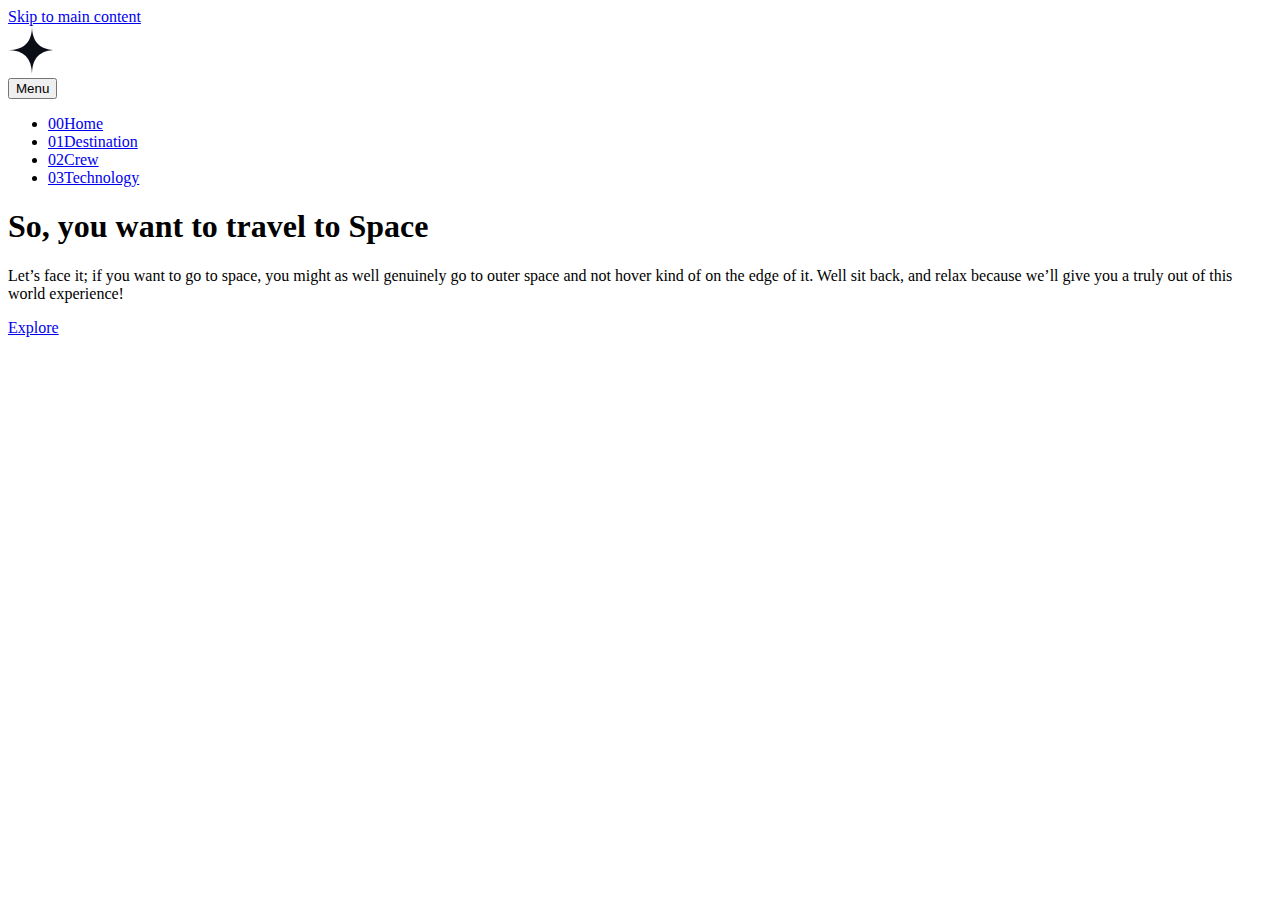
==== index.html @ b3d65c22 "updated file structure" ====
<!DOCTYPE html>
<html lang="en">
  <head>
    <meta charset="UTF-8" />
    <meta name="viewport" content="width=device-width, initial-scale=1.0" />

    <link
      rel="icon"
      type="image/png"
      sizes="32x32"
      href="./assets/favicon-32x32.png"
    />
    <!-- Google fonts -->
    <link rel="preconnect" href="https://fonts.googleapis.com" />
    <link rel="preconnect" href="https://fonts.gstatic.com" crossorigin />
    <link
      href="https://fonts.googleapis.com/css2?family=Barlow+Condensed:wght@400;700&family=Bellefair&family=Barlow:wght@400;700&display=swap"
      rel="stylesheet"
    />

    <!-- Our custom CSS -->
    <link rel="stylesheet" href="css/style.css" />
    <title>Frontend Mentor | Space tourism website</title>

    <script src="index.js" defer></script>
  </head>

  <body class="home">
    <a class="skip-to-content" href="#main">Skip to main content</a>
    <header class="primary-header flex">
      <div>
        <img
          src="./assets/shared/logo.svg"
          alt="space tourism logo"
          class="logo"
        />
      </div>
      <button
        class="mobile-nav-toggle"
        aria-controls="primary-navigation"
        aria-expanded="false"
      >
        <span class="sr-only">Menu</span>
      </button>
      <nav>
        <ul
          id="primary-navigation"
          data-visible="false"
          class="primary-navigation underline-indicators flex"
        >
          <li class="active">
            <a
              class="ff-sans-cond uppercase text-white letter-spacing-2"
              href="index.html"
              ><span aria-hidden="true">00</span>Home</a
            >
          </li>
          <li>
            <a
              class="ff-sans-cond uppercase text-white letter-spacing-2"
              href="destination.html"
              ><span aria-hidden="true">01</span>Destination</a
            >
          </li>
          <li>
            <a
              class="ff-sans-cond uppercase text-white letter-spacing-2"
              href="crew.html"
              ><span aria-hidden="true">02</span>Crew</a
            >
          </li>
          <li>
            <a
              class="ff-sans-cond uppercase text-white letter-spacing-2"
              href="technology.html"
              ><span aria-hidden="true">03</span>Technology</a
            >
          </li>
        </ul>
      </nav>
    </header>

    <main id="main" class="grid-container grid-container--home">
      <div>
        <h1 class="text-accent fs-500 ff-sans-cond uppercase letter-spacing-1">
          So, you want to travel to
          <span class="d-block fs-900 ff-serif text-white">Space</span>
        </h1>

        <p>
          Let’s face it; if you want to go to space, you might as well genuinely
          go to outer space and not hover kind of on the edge of it. Well sit
          back, and relax because we’ll give you a truly out of this world
          experience!
        </p>
      </div>
      <div>
        <a href="#" class="large-button uppercase ff-serif text-dark bg-white"
          >Explore</a
        >
      </div>
    </main>
  </body>
</html>
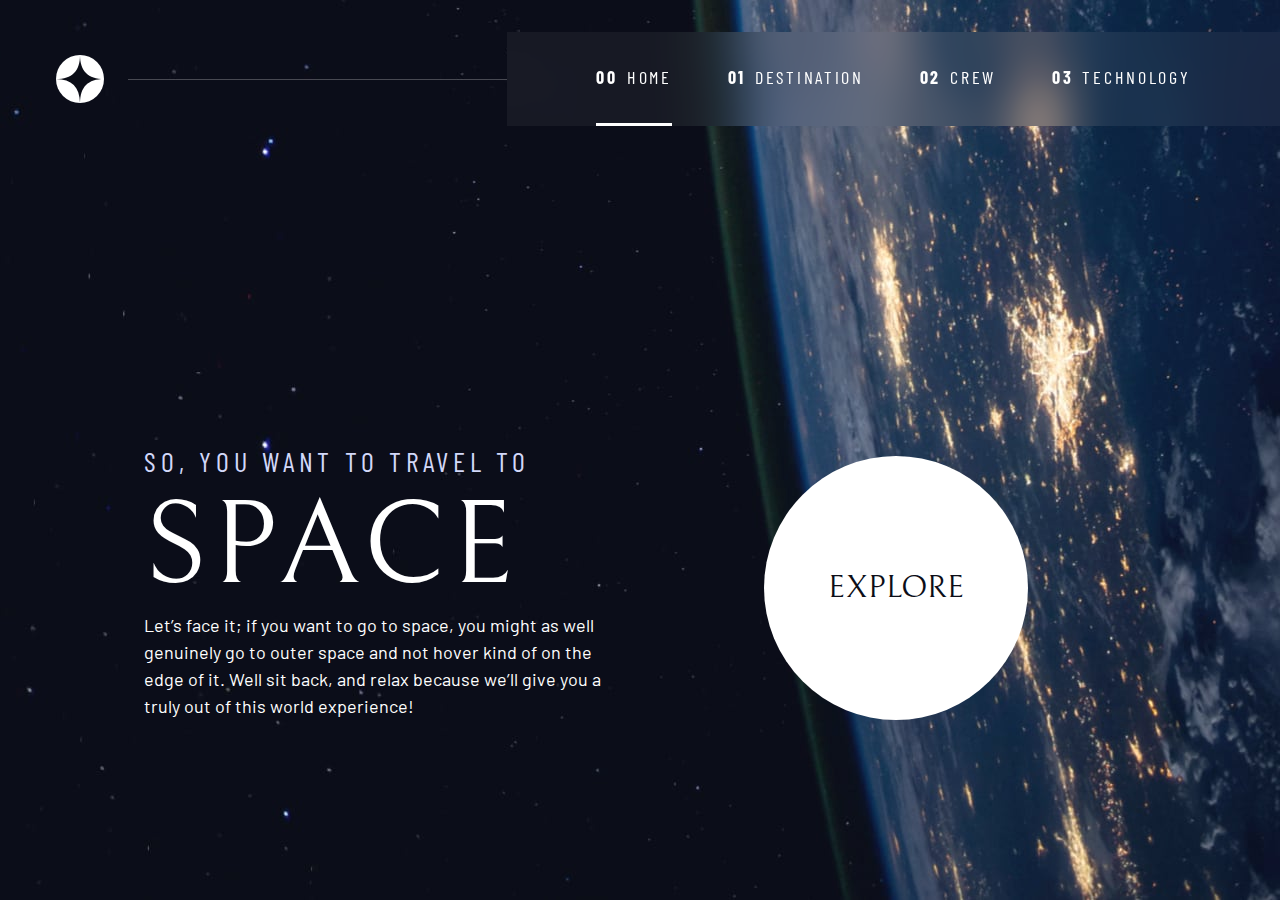
==== commit 39644f1a: "updated index.html" ====
--- a/index.html
+++ b/index.html
@@ -19,7 +19,7 @@
     />
 
     <!-- Our custom CSS -->
-    <link rel="stylesheet" href="css/style.css" />
+    <link rel="stylesheet" href="index.css" />
     <title>Frontend Mentor | Space tourism website</title>
 
     <script src="index.js" defer></script>
--- a/index.css
+++ b/index.css
@@ -0,0 +1,693 @@
+/* ------------------- */
+/* Custom properties   */
+/* ------------------- */
+
+:root {
+  /* colors */
+  --clr-dark: 230 35% 7%;
+  --clr-light: 231 77% 90%;
+  --clr-white: 0 0% 100%;
+
+  /* font-sizes */
+  --fs-900: clamp(5rem, 8vw + 1rem, 9.375rem);
+  --fs-800: 3.5rem;
+  --fs-700: 1.5rem;
+  --fs-600: 1rem;
+  --fs-500: 1rem;
+  --fs-400: 0.9375rem;
+  --fs-300: 1rem;
+  --fs-200: 0.875rem;
+
+  /* font-families */
+  --ff-serif: "Bellefair", serif;
+  --ff-sans-cond: "Barlow Condensed", sans-serif;
+  --ff-sans-normal: "Barlow", sans-serif;
+}
+
+@media (min-width: 35em) {
+  :root {
+    --fs-800: 5rem;
+    --fs-700: 2.5rem;
+    --fs-600: 1.5rem;
+    --fs-500: 1.25rem;
+    --fs-400: 1rem;
+  }
+}
+
+@media (min-width: 45em) {
+  :root {
+    /* font-sizes */
+    --fs-800: 6.25rem;
+    --fs-700: 3.5rem;
+    --fs-600: 2rem;
+    --fs-500: 1.75rem;
+    --fs-400: 1.125rem;
+  }
+}
+
+/* ------------------- */
+/* Reset               */
+/* ------------------- */
+
+/* https://piccalil.li/blog/a-modern-css-reset/ */
+
+/* Box sizing */
+*,
+*::before,
+*::after {
+  box-sizing: border-box;
+}
+
+/* Reset margins */
+body,
+h1,
+h2,
+h3,
+h4,
+h5,
+p,
+figure,
+picture {
+  margin: 0;
+}
+
+h1,
+h2,
+h3,
+h4,
+h5,
+h6,
+p {
+  font-weight: 400;
+}
+
+/* set up the body */
+body {
+  font-family: var(--ff-sans-normal);
+  font-size: var(--fs-400);
+  color: hsl(var(--clr-white));
+  background-color: hsl(var(--clr-dark));
+  line-height: 1.5;
+  min-height: 100vh;
+
+  display: grid;
+  grid-template-rows: min-content 1fr;
+
+  overflow-x: hidden;
+}
+
+/* make images easier to work with */
+img,
+picutre {
+  max-width: 100%;
+  display: block;
+}
+
+/* make form elements easier to work with */
+input,
+button,
+textarea,
+select {
+  font: inherit;
+}
+
+/* remove animations for people who've turned them off */
+@media (prefers-reduced-motion: reduce) {
+  *,
+  *::before,
+  *::after {
+    animation-duration: 0.01ms !important;
+    animation-iteration-count: 1 !important;
+    transition-duration: 0.01ms !important;
+    scroll-behavior: auto !important;
+  }
+}
+
+/* ------------------- */
+/* Utility classes     */
+/* ------------------- */
+
+/* general */
+
+.flex {
+  display: flex;
+  gap: var(--gap, 1rem);
+}
+
+.grid {
+  display: grid;
+  gap: var(--gap, 1rem);
+}
+
+.d-block {
+  display: block;
+}
+
+.flow > *:where(:not(:first-child)) {
+  margin-top: var(--flow-space, 1rem);
+}
+
+.flow--space-small {
+  --flow-space: 0.75rem;
+}
+
+.container {
+  padding-inline: 2em;
+  margin-inline: auto;
+  max-width: 80rem;
+}
+
+.sr-only {
+  position: absolute;
+  width: 1px;
+  height: 1px;
+  padding: 0;
+  margin: -1px;
+  overflow: hidden;
+  clip: rect(0, 0, 0, 0);
+  white-space: nowrap; /* added line */
+  border: 0;
+}
+
+.skip-to-content {
+  position: absolute;
+  z-index: 9999;
+  background: hsl(var(--clr-white));
+  color: hsl(var(--clr-dark));
+  padding: 0.5em 1em;
+  margin-inline: auto;
+  transform: translateY(-100%);
+  transition: transform 250ms ease-in;
+}
+
+.skip-to-content:focus {
+  transform: translateY(0);
+}
+
+/* colors */
+
+.bg-dark {
+  background-color: hsl(var(--clr-dark));
+}
+.bg-accent {
+  background-color: hsl(var(--clr-light));
+}
+.bg-white {
+  background-color: hsl(var(--clr-white));
+}
+
+.text-dark {
+  color: hsl(var(--clr-dark));
+}
+.text-accent {
+  color: hsl(var(--clr-light));
+}
+.text-white {
+  color: hsl(var(--clr-white));
+}
+
+/* typography */
+
+.ff-serif {
+  font-family: var(--ff-serif);
+}
+.ff-sans-cond {
+  font-family: var(--ff-sans-cond);
+}
+.ff-sans-normal {
+  font-family: var(--ff-sans-normal);
+}
+
+.letter-spacing-1 {
+  letter-spacing: 4.75px;
+}
+.letter-spacing-2 {
+  letter-spacing: 2.7px;
+}
+.letter-spacing-3 {
+  letter-spacing: 2.35px;
+}
+
+.uppercase {
+  text-transform: uppercase;
+}
+
+.fs-900 {
+  font-size: var(--fs-900);
+}
+.fs-800 {
+  font-size: var(--fs-800);
+}
+.fs-700 {
+  font-size: var(--fs-700);
+}
+.fs-600 {
+  font-size: var(--fs-600);
+}
+.fs-500 {
+  font-size: var(--fs-500);
+}
+.fs-400 {
+  font-size: var(--fs-400);
+}
+.fs-300 {
+  font-size: var(--fs-300);
+}
+.fs-200 {
+  font-size: var(--fs-200);
+}
+
+.fs-900,
+.fs-800,
+.fs-700,
+.fs-600 {
+  line-height: 1.1;
+}
+
+.numbered-title {
+  font-family: var(--ff-sans-cond);
+  font-size: var(--fs-500);
+  text-transform: uppercase;
+  letter-spacing: 4.72px;
+}
+
+.numbered-title span {
+  margin-right: 0.5em;
+  font-weight: 700;
+  color: hsl(var(--clr-white) / 0.25);
+}
+
+/* ------------------- */
+/* Compontents         */
+/* ------------------- */
+
+.large-button {
+  font-size: 2rem;
+  position: relative;
+  z-index: 1;
+  display: inline-grid;
+  place-items: center;
+  padding: 0 2em;
+  border-radius: 50%;
+  aspect-ratio: 1;
+  text-decoration: none;
+}
+
+.large-button::after {
+  content: "";
+  position: absolute;
+  z-index: -1;
+  width: 100%;
+  height: 100%;
+  background: hsl(var(--clr-white) / 0.1);
+  border-radius: 50%;
+  opacity: 0;
+  transition: opacity 500ms linear, transform 750ms ease-in-out;
+}
+
+.large-button:hover::after,
+.large-button:focus::after {
+  opacity: 1;
+  transform: scale(1.5);
+}
+
+/* primary-header */
+
+.logo {
+  margin: 1.5rem clamp(1.5rem, 5vw, 3.5rem);
+}
+
+.primary-header {
+  justify-content: space-between;
+  align-items: center;
+}
+
+.primary-navigation {
+  --gap: clamp(1.5rem, 5vw, 3.5rem);
+  --underline-gap: 2rem;
+  list-style: none;
+  padding: 0;
+  margin: 0;
+  background: hsl(var(--clr-white) / 0.05);
+  backdrop-filter: blur(1.5rem);
+}
+
+.primary-navigation a {
+  text-decoration: none;
+}
+
+.primary-navigation a > span {
+  font-weight: 700;
+  margin-right: 0.5em;
+}
+
+.mobile-nav-toggle {
+  display: none;
+}
+
+@media (max-width: 35rem) {
+  .primary-navigation {
+    --underline-gap: 0.5rem;
+    position: fixed;
+    z-index: 1000;
+    inset: 0 0 0 30%;
+    list-style: none;
+    padding: min(20rem, 15vh) 2rem;
+    margin: 0;
+    flex-direction: column;
+    transform: translateX(100%);
+    transition: transform 500ms ease-in-out;
+  }
+
+  .primary-navigation[data-visible="true"] {
+    transform: translateX(0);
+  }
+
+  .primary-navigation.underline-indicators > .active {
+    border: 0;
+  }
+
+  .mobile-nav-toggle {
+    display: block;
+    position: absolute;
+    z-index: 2000;
+    right: 1rem;
+    top: 2rem;
+    background: transparent;
+    background-image: url(./assets/shared/icon-hamburger.svg);
+    background-repeat: no-repeat;
+    background-position: center;
+    width: 1.5rem;
+    aspect-ratio: 1;
+    border: 0;
+  }
+
+  .mobile-nav-toggle[aria-expanded="true"] {
+    background-image: url(./assets/shared/icon-close.svg);
+  }
+
+  .mobile-nav-toggle:focus-visible {
+    outline: 5px solid white;
+    outline-offset: 5px;
+  }
+}
+
+@media (min-width: 35em) {
+  .primary-navigation {
+    padding-inline: clamp(3rem, 7vw, 7rem);
+  }
+}
+
+@media (min-width: 35em) and (max-width: 44.999em) {
+  .primary-navigation a > span {
+    display: none;
+  }
+}
+
+@media (min-width: 45em) {
+  .primary-header::after {
+    content: "";
+    display: block;
+    position: relative;
+    height: 1px;
+    width: 100%;
+    margin-right: -2.5rem;
+    background: hsl(var(--clr-white) / 0.25);
+    order: 1;
+  }
+
+  nav {
+    order: 2;
+  }
+
+  .primary-navigation {
+    margin-block: 2rem;
+  }
+}
+
+.underline-indicators > * {
+  cursor: pointer;
+  padding: var(--underline-gap, 0.5rem) 0;
+  border: 0;
+  border-bottom: 0.2rem solid hsl(var(--clr-white) / 0);
+  background-color: transparent;
+}
+
+.underline-indicators > *:hover,
+.underline-indicators > *:focus {
+  border-color: hsl(var(--clr-white) / 0.5);
+}
+
+.underline-indicators > .active,
+.underline-indicators > [aria-selected="true"] {
+  color: hsl(var(--clr-white) / 1);
+  border-color: hsl(var(--clr-white) / 1);
+}
+
+.tab-list {
+  --gap: 2rem;
+}
+
+.dot-indicators > * {
+  cursor: pointer;
+  border: 0;
+  border-radius: 50%;
+  padding: 0.5em;
+  background-color: hsl(var(--clr-white) / 0.25);
+}
+
+.dot-indicators > *:hover,
+.dot-indicators > *:focus {
+  background-color: hsl(var(--clr-white) / 0.5);
+}
+
+.dot-indicators > [aria-selected="true"] {
+  background-color: hsl(var(--clr-white) / 1);
+}
+
+/* ----------------------------- */
+/* Page specific background      */
+/* ----------------------------- */
+body {
+  background-size: cover;
+  background-position: bottom center;
+}
+/* home */
+.home {
+  background-image: url(./assets/home/background-home-mobile.jpg);
+}
+
+@media (min-width: 35rem) {
+  .home {
+    background-position: center center;
+    background-image: url(./assets/home/background-home-tablet.jpg);
+  }
+}
+
+@media (min-width: 45rem) {
+  .home {
+    background-image: url(./assets/home/background-home-desktop.jpg);
+  }
+}
+
+/* destination */
+.destination {
+  background-image: url(./assets/destination/background-destination-mobile.jpg);
+}
+
+@media (min-width: 35rem) {
+  .destination {
+    background-position: center center;
+    background-image: url(./assets/destination/background-destination-tablet.jpg);
+  }
+}
+
+@media (min-width: 45rem) {
+  .destination {
+    background-image: url(./assets/destination/background-destination-desktop.jpg);
+  }
+}
+
+/* crew */
+.crew {
+  background-image: url(./assets/home/background-crew-mobile.jpg);
+}
+
+@media (min-width: 35rem) {
+  .crew {
+    background-position: center center;
+    background-image: url(./assets/crew/background-crew-tablet.jpg);
+  }
+}
+
+@media (min-width: 45rem) {
+  .crew {
+    background-image: url(./assets/crew/background-crew-desktop.jpg);
+  }
+}
+
+/* ----------------------------- */
+/* Layout                        */
+/* ----------------------------- */
+
+.grid-container {
+  text-align: center;
+  display: grid;
+  place-items: center;
+  padding-inline: 1rem;
+  padding-bottom: 4rem;
+}
+
+.grid-container p:not([class]) {
+  max-width: 50ch;
+}
+
+.numbered-title {
+  grid-area: title;
+}
+
+/* destination layout */
+
+.grid-container--destination {
+  --flow-space: 2rem;
+  grid-template-areas:
+    "title"
+    "image"
+    "tabs"
+    "content";
+}
+
+.grid-container--destination > picture {
+  grid-area: image;
+  max-width: 60%;
+  align-self: start;
+}
+
+.grid-container--destination > .tab-list {
+  grid-area: tabs;
+}
+
+.grid-container--destination > .destination-info {
+  grid-area: content;
+}
+
+.destination-meta {
+  flex-direction: column;
+  border-top: 1px solid hsl(var(--clr-white) / 0.1);
+  padding-top: 2.5rem;
+  margin-top: 2.5rem;
+}
+
+.destination-meta p {
+  font-size: 1.75rem;
+}
+
+/* crew layout */
+
+.grid-container--crew {
+  --flow-space: 2rem;
+  grid-template-areas:
+    "title"
+    "image"
+    "tabs"
+    "content";
+}
+
+.grid-container--crew > picture {
+  grid-area: image;
+  max-width: 60%;
+  border-bottom: 1px solid hsl(var(--clr-white) / 0.1);
+}
+
+.grid-container--crew > .dot-indicators {
+  grid-area: tabs;
+}
+
+.grid-container--crew > .crew-details {
+  grid-area: content;
+}
+
+.crew-details h2 {
+  color: hsl(var(--clr-white) / 0.5);
+}
+
+@media (min-width: 35em) {
+  .numbered-title {
+    justify-self: start;
+    margin-top: 2rem;
+  }
+
+  .destination-meta {
+    flex-direction: row;
+    justify-content: space-evenly;
+  }
+
+  .grid-container--crew {
+    padding-bottom: 0;
+    grid-template-areas:
+      "title"
+      "content"
+      "tabs"
+      "image";
+  }
+}
+
+@media (min-width: 45em) {
+  .grid-container {
+    text-align: left;
+    column-gap: var(--container-gap, 2rem);
+    grid-template-columns: minmax(1rem, 1fr) repeat(2, minmax(0, 30rem)) minmax(
+        1rem,
+        1fr
+      );
+  }
+
+  .grid-container--home {
+    padding-bottom: max(6rem, 20vh);
+    align-items: end;
+  }
+
+  .grid-container--home > *:first-child {
+    grid-column: 2;
+  }
+
+  .grid-container--home > *:last-child {
+    grid-column: 3;
+  }
+
+  .grid-container--destination {
+    justify-items: start;
+    align-content: start;
+    grid-template-areas:
+      ". title title ."
+      ". image tabs ."
+      ". image content .";
+  }
+
+  .grid-container--destination > picture {
+    max-width: 90%;
+  }
+
+  .destination-meta {
+    --gap: min(6vw, 6rem);
+    justify-content: start;
+  }
+
+  .grid-container--crew {
+    grid-template-columns: minmax(1rem, 1fr) minmax(0, 37rem) minmax(0, 23rem) minmax(
+        1rem,
+        1fr
+      );
+    justify-items: start;
+    grid-template-areas:
+      ". title title ."
+      ". content image ."
+      ". tabs image .";
+  }
+
+  .grid-container--crew > picture {
+    grid-column: span 2;
+    align-self: end;
+    max-width: 90%;
+  }
+}
